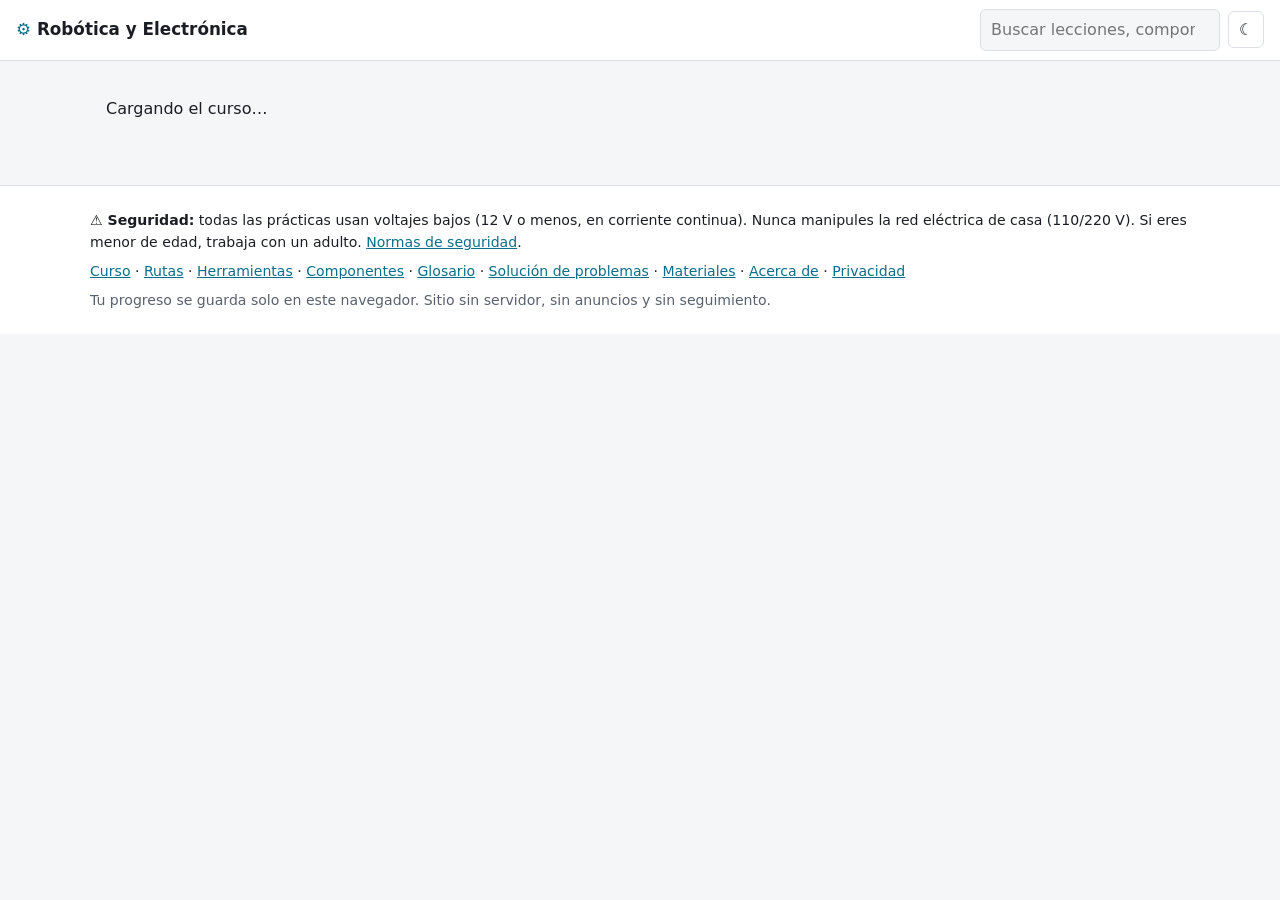
==== sitios/robotica-electronica/index.html @ 71f8c57f "Robótica y Electrónica: plan 7, esqueleto HTML y estilos Co-Authored-By: Claude Opus 5.5 <noreply@an" ====
<!doctype html>
<html lang="es">
<head><meta charset="utf-8"><meta name="viewport" content="width=device-width, initial-scale=1">
<title>Robótica y Electrónica</title>
<meta name="description" content="Curso completo en español de robótica, electrónica, hardware y software: de tu primer LED a robots autónomos con inteligencia artificial.">
<link rel="stylesheet" href="styles.css"></head>
<body>
<a class="skip" href="#app">Saltar al contenido</a>
<header class="top">
 <button id="menubtn" class="iconbtn menubtn" aria-label="Menú" aria-expanded="false" aria-controls="menu">☰</button>
 <a class="brand" href="#/"><span class="logo" aria-hidden="true">⚙</span> Robótica y Electrónica</a>
 <nav id="mainnav" class="mainnav" aria-label="Principal"></nav>
 <div class="tools">
  <form id="searchform" class="search" role="search"><input id="q" type="search" placeholder="Buscar lecciones, componentes…" aria-label="Buscar en el curso"></form>
  <button id="theme" class="iconbtn" aria-label="Cambiar tema claro u oscuro">☾</button>
 </div>
 <nav id="menu" class="menu" hidden aria-label="Todas las secciones"><div id="menulist"></div></nav>
</header>
<main id="app" tabindex="-1"><p>Cargando el curso…</p><noscript>Este curso necesita JavaScript activado en el navegador.</noscript></main>
<footer class="foot">
 <p><b>⚠️ Seguridad:</b> todas las prácticas usan voltajes bajos (12 V o menos, en corriente continua). Nunca manipules la red eléctrica de casa (110/220 V). Si eres menor de edad, trabaja con un adulto. <a href="#/seguridad">Normas de seguridad</a>.</p>
 <p><a href="#/curso">Curso</a> · <a href="#/rutas">Rutas</a> · <a href="#/herramientas">Herramientas</a> · <a href="#/componentes">Componentes</a> · <a href="#/glosario">Glosario</a> · <a href="#/solucion-de-problemas">Solución de problemas</a> · <a href="#/materiales">Materiales</a> · <a href="#/acerca">Acerca de</a> · <a href="#/privacidad">Privacidad</a></p>
 <p class="meta">Tu progreso se guarda solo en este navegador. Sitio sin servidor, sin anuncios y sin seguimiento.</p>
</footer>
<nav class="bottombar" aria-label="Accesos rápidos"><a href="#/curso">Curso</a><a href="#/buscar/">Buscar</a><a href="#/herramientas">Herramientas</a><a href="#/progreso">Progreso</a></nav>
<script src="data-extra.js"></script>
<script src="data-curso-1.js"></script>
<script src="data-curso-2.js"></script>
<script src="data-curso-3.js"></script>
<script src="data-curso-4.js"></script>
<script src="data-curso-5.js"></script>
<script src="tools.js"></script>
<script src="app.js"></script>
</body></html>
---- sitios/robotica-electronica/styles.css ----
:root{
  --bg:#f5f6f8; --panel:#ffffff; --ink:#1a1e24; --muted:#58616d; --line:#dce0e5; --soft:#eef1f4;
  --accent:#0b6e8a; --accent-ink:#fff; --code-bg:#0f1720; --code-ink:#e6edf3;
  --ok:#1e7a3c; --ok-bg:#e4f4e9; --no:#b3261e; --no-bg:#fbe3e1;
  --warn-bg:#fff4dc; --warn-line:#d9a520; --tip-bg:#e6f3f7; --tip-line:#5aa9c0;
  --n0:#5a6675; --n1:#b8730a; --n2:#1f62b5; --n3:#2e7d32; --n4:#c45a12; --n5:#6b3fb0; --n6:#b3261e;
  --sans: system-ui, -apple-system, "Segoe UI", Roboto, sans-serif;
  --mono: ui-monospace, "Cascadia Code", Consolas, "Liberation Mono", monospace;
  color-scheme: light;
}
@media (prefers-color-scheme: dark){
  :root:not([data-theme="light"]){
    --bg:#0f1318; --panel:#171c23; --ink:#e6e9ed; --muted:#a2abb6; --line:#2c333d; --soft:#1e252e;
    --accent:#5cc3df; --accent-ink:#06222b; --code-bg:#0a0f14; --code-ink:#e6edf3;
    --ok:#7fd69a; --ok-bg:#15301f; --no:#ff8a80; --no-bg:#3b1614;
    --warn-bg:#2e2610; --warn-line:#a3801f; --tip-bg:#122a33; --tip-line:#2f7488;
    --n0:#9aa6b5; --n1:#f0b341; --n2:#79aef0; --n3:#7cc97f; --n4:#f39a5a; --n5:#b494ee; --n6:#ff8a80;
    color-scheme: dark;
  }
}
:root[data-theme="dark"]{
  --bg:#0f1318; --panel:#171c23; --ink:#e6e9ed; --muted:#a2abb6; --line:#2c333d; --soft:#1e252e;
  --accent:#5cc3df; --accent-ink:#06222b; --code-bg:#0a0f14; --code-ink:#e6edf3;
  --ok:#7fd69a; --ok-bg:#15301f; --no:#ff8a80; --no-bg:#3b1614;
  --warn-bg:#2e2610; --warn-line:#a3801f; --tip-bg:#122a33; --tip-line:#2f7488;
  --n0:#9aa6b5; --n1:#f0b341; --n2:#79aef0; --n3:#7cc97f; --n4:#f39a5a; --n5:#b494ee; --n6:#ff8a80;
  color-scheme: dark;
}
*{box-sizing:border-box}
html,body{margin:0}
body{background:var(--bg);color:var(--ink);font-family:var(--sans);line-height:1.6;padding-bottom:3.6rem;overflow-x:hidden}
a{color:var(--accent)}
a:focus-visible,button:focus-visible,input:focus-visible,select:focus-visible,textarea:focus-visible,summary:focus-visible{outline:3px solid var(--accent);outline-offset:2px}
.skip{position:absolute;left:-999px;top:0;background:var(--accent);color:var(--accent-ink);padding:.5rem 1rem;z-index:100}
.skip:focus{left:0}
.top{position:sticky;top:0;z-index:20;display:flex;flex-wrap:wrap;gap:.5rem 1rem;align-items:center;padding:.55rem 16px;background:var(--panel);border-bottom:1px solid var(--line)}
.brand{font-weight:800;font-size:1.05rem;text-decoration:none;color:var(--ink);white-space:nowrap}
.logo{color:var(--accent)}
.mainnav{display:flex;flex-wrap:wrap;gap:.2rem .9rem}
.mainnav a{text-decoration:none;color:var(--muted);font-size:.95rem}
.mainnav a.on,.mainnav a:hover{color:var(--accent)}
.tools{margin-left:auto;display:flex;gap:.5rem;align-items:center}
.search input,.input,select,textarea{padding:.45rem .6rem;border:1px solid var(--line);border-radius:6px;background:var(--bg);color:var(--ink);font:inherit}
.search input{width:15rem;max-width:42vw}
.iconbtn{border:1px solid var(--line);background:transparent;color:var(--ink);border-radius:6px;padding:.3rem .6rem;cursor:pointer;font:inherit}
.menubtn{display:none}
.menu{flex-basis:100%;border-top:1px solid var(--line);padding:.5rem 0}
.menu div{display:grid;grid-template-columns:repeat(auto-fill,minmax(170px,1fr));gap:.1rem 1rem}
.menu a{text-decoration:none;color:var(--ink);padding:.35rem 0}
main{max-width:1100px;margin:0 auto;padding:1.2rem 16px 3rem;outline:none}
h1,h2,h3{line-height:1.25}
h1{font-size:1.85rem;margin:.4rem 0 .6rem}
h2{font-size:1.3rem;margin:1.7rem 0 .5rem}
h3{font-size:1.08rem;margin:1.2rem 0 .4rem}
.prose{max-width:760px}
.lead{font-size:1.08rem;color:var(--muted)}
.meta{color:var(--muted);font-size:.88rem}
.crumbs{font-size:.85rem;color:var(--muted);margin-bottom:.3rem}
.crumbs a{color:var(--muted)}
.grid{display:grid;grid-template-columns:repeat(auto-fill,minmax(250px,1fr));gap:.9rem}
.card{background:var(--panel);border:1px solid var(--line);border-radius:10px;padding:1rem;display:block;color:inherit;text-decoration:none;position:relative}
a.card:hover{border-color:var(--accent)}
.card h3{margin:.1rem 0 .35rem}
.card .meta{margin:0}
.lvl{border-left:5px solid var(--c,var(--accent))}
.pill{display:inline-block;font-size:.78rem;padding:.08rem .5rem;border-radius:99px;background:var(--soft);color:var(--muted);border:1px solid var(--line);margin-right:.25rem;white-space:nowrap}
.pill.ok{background:var(--ok-bg);color:var(--ok);border-color:transparent}
.star{color:#d89b00}
.bar{height:8px;border-radius:99px;background:var(--soft);overflow:hidden;margin:.45rem 0}
.bar i{display:block;height:100%;background:var(--c,var(--accent))}
.btn{display:inline-block;background:var(--accent);color:var(--accent-ink);border:0;border-radius:8px;padding:.55rem 1rem;font:inherit;font-weight:700;cursor:pointer;text-decoration:none}
.btn.alt{background:transparent;color:var(--accent);border:1px solid var(--accent)}
.btn.small{padding:.3rem .65rem;font-size:.88rem}
.row{display:flex;flex-wrap:wrap;gap:.6rem;align-items:center;margin:.8rem 0}
.hero{background:var(--panel);border:1px solid var(--line);border-radius:14px;padding:1.4rem;margin-bottom:1rem}
.hero h1{margin-top:0}
.stats{display:grid;grid-template-columns:repeat(auto-fit,minmax(130px,1fr));gap:.6rem;margin:1rem 0}
.stat{background:var(--soft);border-radius:10px;padding:.7rem}
.stat b{display:block;font-size:1.4rem}
.box{border-left:4px solid var(--tip-line);background:var(--tip-bg);padding:.7rem .9rem;border-radius:0 8px 8px 0;margin:1rem 0}
.box.warn{border-color:var(--warn-line);background:var(--warn-bg)}
.box.key{border-color:var(--accent);background:var(--soft)}
.box h3,.box h4{margin:.1rem 0 .3rem}
.box p:last-child,.box ul:last-child,.box ol:last-child{margin-bottom:0}
pre.code{background:var(--code-bg);color:var(--code-ink);padding:.9rem;border-radius:8px;overflow-x:auto;font-family:var(--mono);font-size:.86rem;line-height:1.45;margin:0}
.codewrap{position:relative;margin:.8rem 0}
.codewrap .copy{position:absolute;top:.4rem;right:.4rem;background:#2b3541;color:#fff;border:0;border-radius:5px;padding:.2rem .5rem;cursor:pointer;font-size:.8rem}
.codewrap .lang{font-size:.75rem;color:var(--muted);margin-bottom:.2rem}
code{font-family:var(--mono);font-size:.92em;background:var(--soft);padding:.05rem .3rem;border-radius:4px}
.layout{display:grid;grid-template-columns:240px 1fr;gap:1.4rem;align-items:start}
.side{position:sticky;top:4.2rem;background:var(--panel);border:1px solid var(--line);border-radius:10px;padding:.7rem;max-height:calc(100vh - 5rem);overflow:auto}
.side summary{font-weight:700;cursor:pointer}
.side ol{padding-left:1.2rem;margin:.4rem 0;font-size:.9rem}
.side li{margin:.15rem 0}
.side a{text-decoration:none;color:var(--ink)}
.side a.on{color:var(--accent);font-weight:700}
.done{color:var(--ok)}
.lesson-list{list-style:none;padding:0;margin:0}
.lesson-list li{display:flex;gap:.6rem;align-items:baseline;padding:.5rem .2rem;border-bottom:1px solid var(--line)}
.lesson-list li a{flex:1}
.tbl{overflow-x:auto;margin:.8rem 0}
table{border-collapse:collapse;width:100%;font-size:.93rem}
th,td{border-bottom:1px solid var(--line);padding:.45rem .5rem;text-align:left;vertical-align:top}
th{background:var(--soft)}
.q{background:var(--panel);border:1px solid var(--line);border-radius:10px;padding:.8rem 1rem;margin:.7rem 0}
.q b{display:block;margin-bottom:.3rem}
.q label{display:block;padding:.3rem .4rem;border-radius:6px;cursor:pointer}
.q label:hover{background:var(--soft)}
.q .fb{margin-top:.4rem;font-size:.93rem}
.q.right{border-color:var(--ok)} .q.wrong{border-color:var(--no)}
.fb.ok{color:var(--ok)} .fb.no{color:var(--no)}
.result{font-weight:700;padding:.6rem .9rem;border-radius:8px;display:inline-block}
.result.ok{background:var(--ok-bg);color:var(--ok)} .result.no{background:var(--no-bg);color:var(--no)}
.results{list-style:none;padding:0}
.results li{padding:.7rem 0;border-bottom:1px solid var(--line)}
.results a{font-weight:700}
mark{background:#ffe58a;color:#1a1e24;border-radius:2px;padding:0 .1rem}
.check label{display:flex;gap:.5rem;align-items:flex-start;padding:.3rem 0}
.diagram{background:var(--panel);border:1px solid var(--line);border-radius:10px;padding:.6rem;margin:1rem 0;text-align:center}
.diagram svg{max-width:100%;height:auto;color:var(--ink)}
.diagram figcaption{font-size:.85rem;color:var(--muted)}
.tool{background:var(--panel);border:1px solid var(--line);border-radius:10px;padding:1rem;margin:1rem 0}
.tool .fields{display:grid;grid-template-columns:repeat(auto-fill,minmax(160px,1fr));gap:.6rem}
.tool label{display:flex;flex-direction:column;font-size:.9rem;gap:.2rem}
.tool .out{margin-top:.8rem;font-size:1.05rem}
.bands{display:flex;gap:6px;align-items:center;justify-content:center;margin:.8rem 0}
.bands span{display:inline-block;width:18px;height:46px;border-radius:3px;border:1px solid #0004}
.resistor{display:flex;align-items:center;justify-content:center;margin:.8rem 0}
.resistor .body{display:flex;gap:10px;padding:0 18px;background:#d8c39a;border-radius:16px;height:46px;align-items:center}
.resistor .lead{width:40px;height:4px;background:#999}
.badges{display:grid;grid-template-columns:repeat(auto-fill,minmax(150px,1fr));gap:.6rem}
.badge{background:var(--panel);border:1px solid var(--line);border-radius:10px;padding:.7rem;text-align:center;opacity:.45}
.badge.got{opacity:1;border-color:var(--ok)}
.badge .ico{font-size:1.8rem}
.az{display:flex;flex-wrap:wrap;gap:.25rem;margin:.5rem 0}
.az a{padding:.15rem .45rem;border:1px solid var(--line);border-radius:5px;text-decoration:none}
dl.gl dt{font-weight:700;margin-top:.7rem}
dl.gl dd{margin:0 0 .2rem 0}
textarea{width:100%;min-height:5rem}
.foot{border-top:1px solid var(--line);background:var(--panel);padding:1rem 16px;font-size:.88rem}
.foot p{max-width:1100px;margin:.4rem auto}
.bottombar{display:none}
.cert{border:6px double var(--accent);border-radius:12px;padding:2rem;text-align:center;background:var(--panel);max-width:760px;margin:1rem auto}
.cert h1{font-size:2rem}
.filters{display:flex;flex-wrap:wrap;gap:.5rem;margin:.6rem 0}
.tabs a{margin-right:.8rem}
@media (max-width:860px){
  .layout{grid-template-columns:1fr}
  .side{position:static;max-height:none}
}
@media (max-width:760px){
  .menubtn{display:inline-block}
  .mainnav{display:none}
  .brand{font-size:.98rem}
  .search input{width:9.5rem}
  h1{font-size:1.5rem}
  .bottombar{display:flex;position:fixed;bottom:0;left:0;right:0;z-index:30;background:var(--panel);border-top:1px solid var(--line)}
  .bottombar a{flex:1;text-align:center;padding:.75rem .2rem;text-decoration:none;color:var(--ink);font-size:.88rem}
  .hero{padding:1rem}
}
@media (max-width:420px){
  .brand .txt{display:none}
  .search input{width:8rem}
}
@media print{
  .top,.foot,.bottombar,.noprint{display:none!important}
  body{background:#fff;color:#000;padding:0}
  .cert{border-color:#000}
}
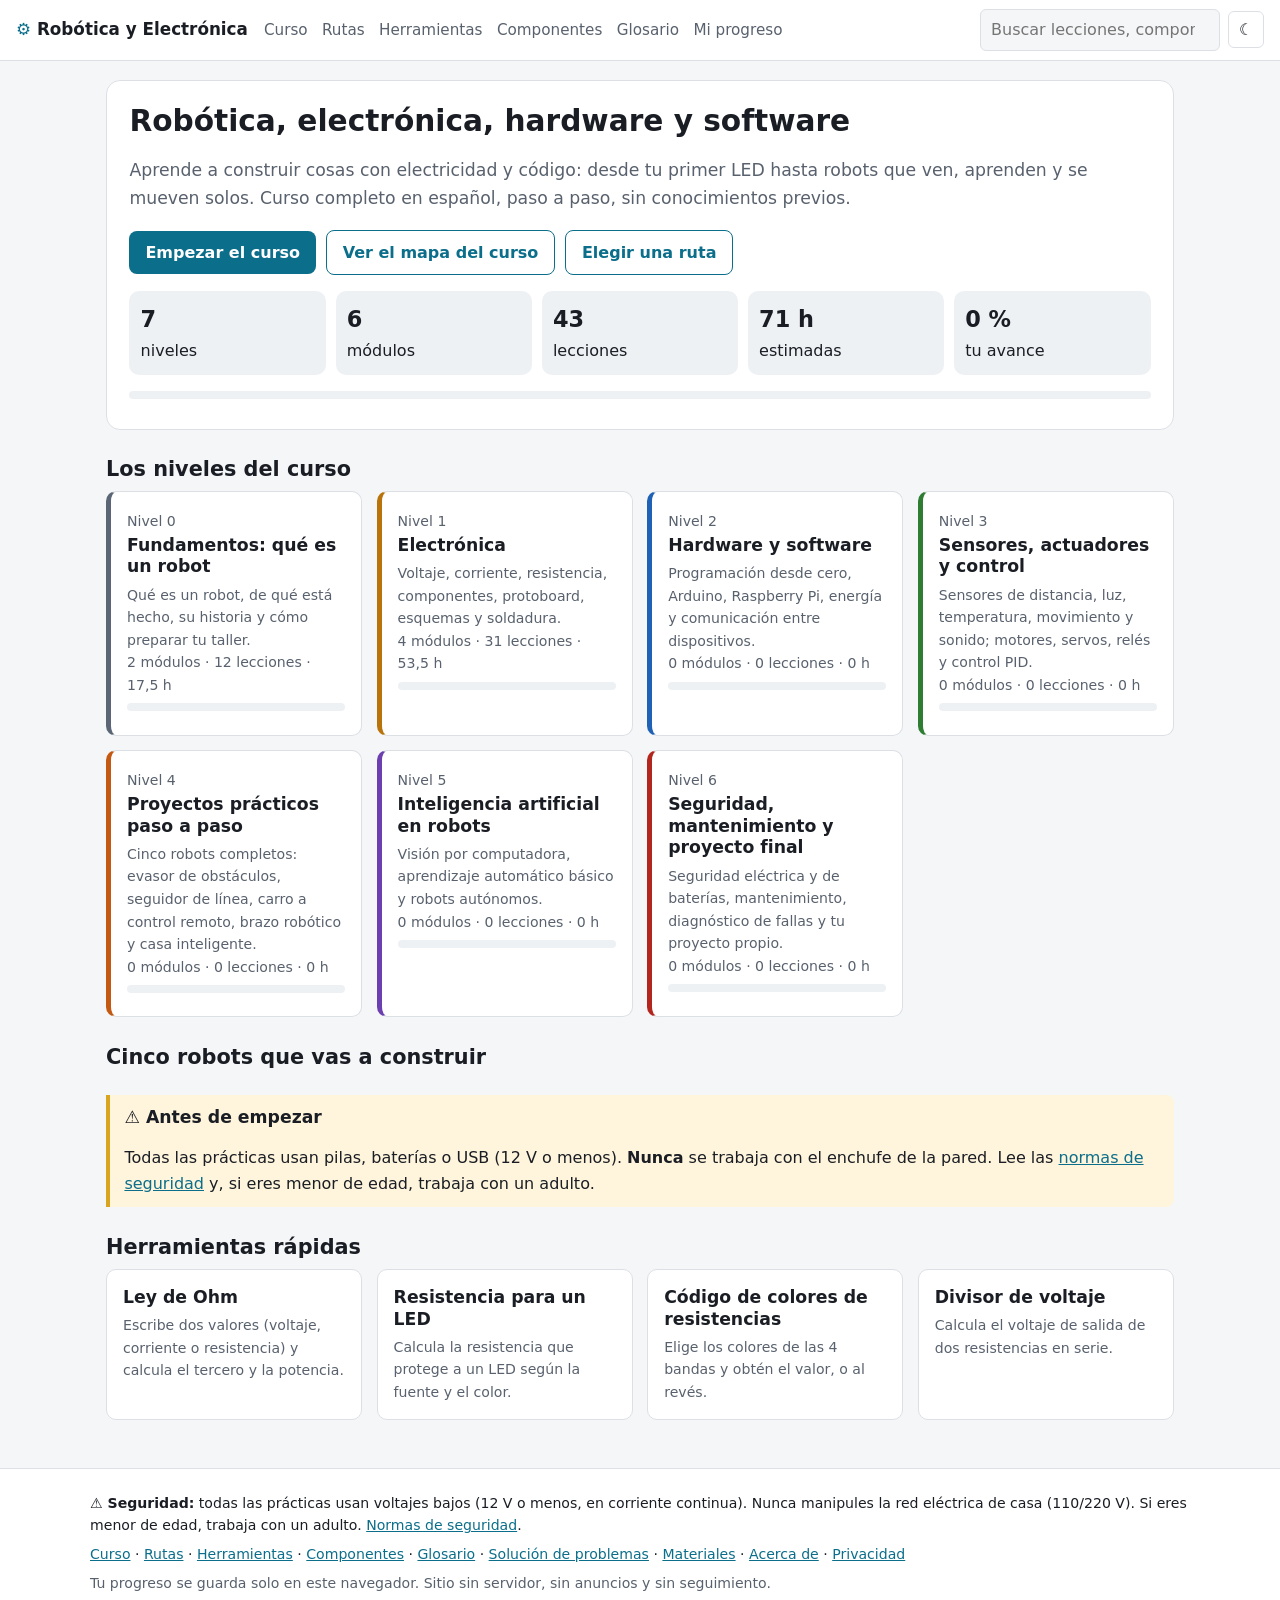
==== commit 7d88e701: "Robótica y Electrónica: módulos M04–M06 (componentes, semiconductores, protoboard y soldadura) Co-Au" ====
--- a/sitios/robotica-electronica/index.html
+++ b/sitios/robotica-electronica/index.html
@@ -29,6 +29,10 @@
 <script src="data-curso-3.js"></script>
 <script src="data-curso-4.js"></script>
 <script src="data-curso-5.js"></script>
+<script src="data-curso-6.js"></script>
+<script src="data-curso-7.js"></script>
+<script src="data-curso-8.js"></script>
+<script src="data-curso-9.js"></script>
 <script src="tools.js"></script>
 <script src="app.js"></script>
 </body></html>
